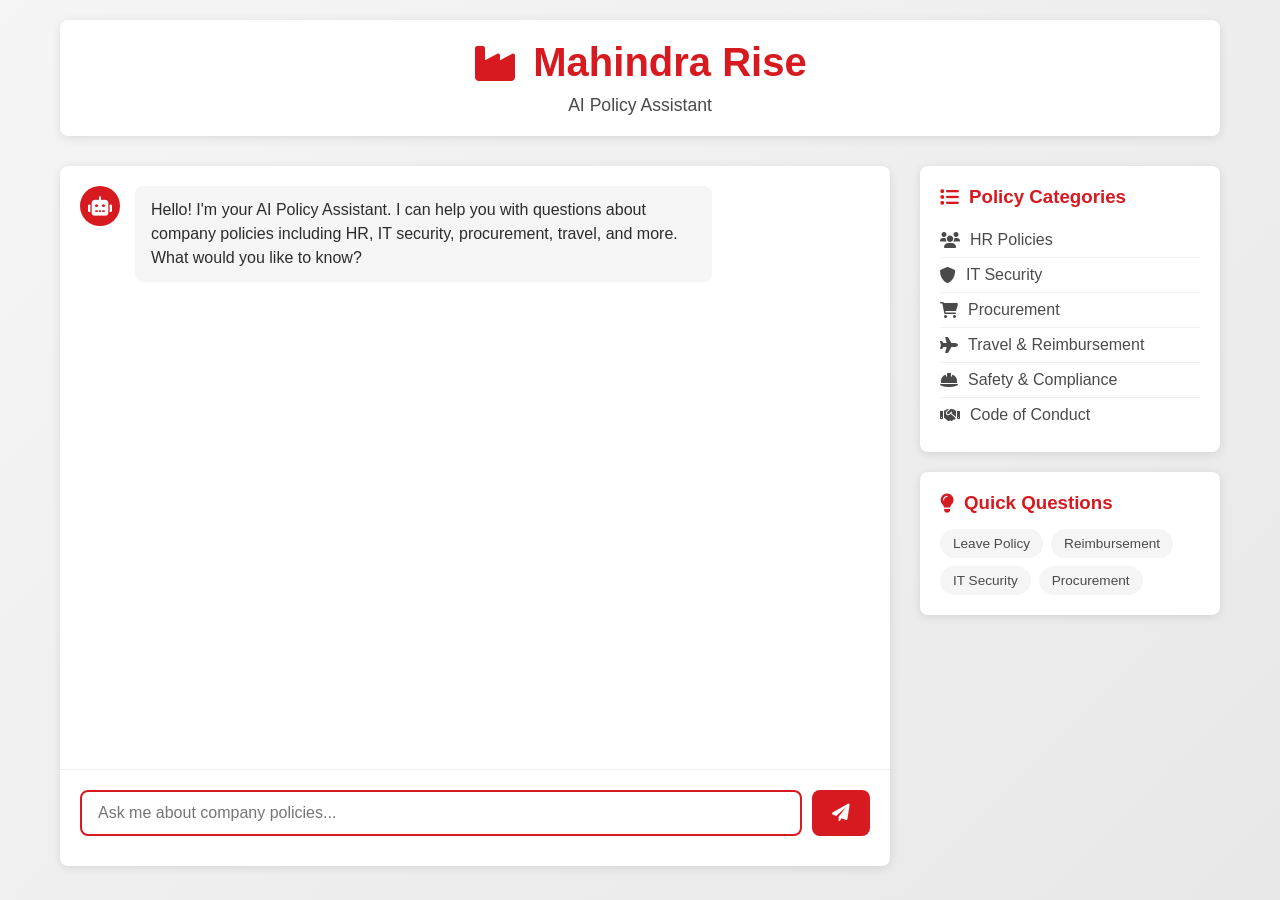
==== static/index.html @ 8bbe8a9e "Remove Vercel frontend and integrate static frontend with FastAPI backend - Remove frontend-vercel d" ====
<!DOCTYPE html>
<html lang="en">
<head>
    <meta charset="UTF-8">
    <meta name="viewport" content="width=device-width, initial-scale=1.0">
    <title>Mahindra Rise - AI Policy Assistant</title>
    <link rel="stylesheet" href="/static/styles.css">
    <link href="https://cdnjs.cloudflare.com/ajax/libs/font-awesome/6.0.0/css/all.min.css" rel="stylesheet">
</head>
<body>
    <div class="container">
        <header>
            <div class="logo">
                <i class="fas fa-industry"></i>
                <h1>Mahindra Rise</h1>
            </div>
            <p class="subtitle">AI Policy Assistant</p>
        </header>

        <main>
            <div class="chat-container">
                <div id="chat-messages" class="chat-messages">
                    <div class="message bot-message">
                        <div class="message-avatar">
                            <i class="fas fa-robot"></i>
                        </div>
                        <div class="message-content">
                            <p>Hello! I'm your AI Policy Assistant. I can help you with questions about company policies including HR, IT security, procurement, travel, and more. What would you like to know?</p>
                        </div>
                    </div>
                </div>

                <div class="chat-input-container">
                    <div class="input-group">
                        <input type="text" id="user-input" placeholder="Ask me about company policies..." autocomplete="off">
                        <button id="send-button" class="send-button">
                            <i class="fas fa-paper-plane"></i>
                        </button>
                    </div>
                    <div class="loading" id="loading" style="display: none;">
                        <div class="spinner"></div>
                        <span>Thinking...</span>
                    </div>
                </div>
            </div>

            <div class="sidebar">
                <div class="policy-categories">
                    <h3><i class="fas fa-list"></i> Policy Categories</h3>
                    <ul>
                        <li><i class="fas fa-users"></i> HR Policies</li>
                        <li><i class="fas fa-shield-alt"></i> IT Security</li>
                        <li><i class="fas fa-shopping-cart"></i> Procurement</li>
                        <li><i class="fas fa-plane"></i> Travel & Reimbursement</li>
                        <li><i class="fas fa-hard-hat"></i> Safety & Compliance</li>
                        <li><i class="fas fa-handshake"></i> Code of Conduct</li>
                    </ul>
                </div>

                <div class="quick-questions">
                    <h3><i class="fas fa-lightbulb"></i> Quick Questions</h3>
                    <div class="question-tags">
                        <span class="tag" onclick="askQuestion('What is the leave policy?')">Leave Policy</span>
                        <span class="tag" onclick="askQuestion('How do I request reimbursement?')">Reimbursement</span>
                        <span class="tag" onclick="askQuestion('What are the IT security guidelines?')">IT Security</span>
                        <span class="tag" onclick="askQuestion('How does procurement work?')">Procurement</span>
                    </div>
                </div>
            </div>
        </main>
    </div>

    <script src="/static/script.js"></script>
</body>
</html>
---- static/styles.css ----
/* Mahindra Brand Colors */
:root {
    --mahindra-red: #D71920;
    --mahindra-dark-red: #A5151C;
    --mahindra-gray: #4A4A4A;
    --mahindra-light-gray: #F5F5F5;
    --mahindra-dark-gray: #2C2C2C;
    --mahindra-gold: #C5A028;
    --white: #FFFFFF;
    --black: #000000;
    --shadow: rgba(0, 0, 0, 0.1);
    --border-radius: 8px;
}

* {
    margin: 0;
    padding: 0;
    box-sizing: border-box;
}

body {
    font-family: 'Segoe UI', Tahoma, Geneva, Verdana, sans-serif;
    background: linear-gradient(135deg, var(--mahindra-light-gray) 0%, #e8e8e8 100%);
    min-height: 100vh;
    color: var(--mahindra-dark-gray);
}

.container {
    max-width: 1200px;
    margin: 0 auto;
    padding: 20px;
}

/* Header */
header {
    text-align: center;
    margin-bottom: 30px;
    padding: 20px;
    background: var(--white);
    border-radius: var(--border-radius);
    box-shadow: 0 2px 10px var(--shadow);
}

.logo {
    display: flex;
    align-items: center;
    justify-content: center;
    gap: 15px;
    margin-bottom: 10px;
}

.logo i {
    font-size: 2.5rem;
    color: var(--mahindra-red);
}

.logo h1 {
    color: var(--mahindra-red);
    font-size: 2.5rem;
    font-weight: 700;
}

.subtitle {
    color: var(--mahindra-gray);
    font-size: 1.1rem;
    font-weight: 300;
}

/* Main Layout */
main {
    display: grid;
    grid-template-columns: 1fr 300px;
    gap: 30px;
    margin-top: 20px;
}

@media (max-width: 768px) {
    main {
        grid-template-columns: 1fr;
        gap: 20px;
    }
}

/* Chat Container */
.chat-container {
    background: var(--white);
    border-radius: var(--border-radius);
    box-shadow: 0 2px 10px var(--shadow);
    display: flex;
    flex-direction: column;
    height: calc(100vh - 200px);
    min-height: 500px;
}

.chat-messages {
    flex: 1;
    padding: 20px;
    overflow-y: auto;
    display: flex;
    flex-direction: column;
    gap: 15px;
}

.message {
    display: flex;
    gap: 15px;
    max-width: 80%;
}

.message-avatar {
    width: 40px;
    height: 40px;
    border-radius: 50%;
    display: flex;
    align-items: center;
    justify-content: center;
    font-size: 1.2rem;
    flex-shrink: 0;
}

.bot-message .message-avatar {
    background: var(--mahindra-red);
    color: var(--white);
}

.user-message {
    align-self: flex-end;
    flex-direction: row-reverse;
}

.user-message .message-avatar {
    background: var(--mahindra-gray);
    color: var(--white);
}

.message-content {
    background: var(--mahindra-light-gray);
    padding: 12px 16px;
    border-radius: var(--border-radius);
    line-height: 1.5;
}

.user-message .message-content {
    background: var(--mahindra-red);
    color: var(--white);
}

/* Chat Input */
.chat-input-container {
    border-top: 1px solid #eee;
    padding: 20px;
}

.input-group {
    display: flex;
    gap: 10px;
    margin-bottom: 10px;
}

#user-input {
    flex: 1;
    padding: 12px 16px;
    border: 2px solid #e1e1e1;
    border-radius: var(--border-radius);
    font-size: 1rem;
    outline: none;
    transition: border-color 0.3s;
}

#user-input:focus {
    border-color: var(--mahindra-red);
}

.send-button {
    padding: 12px 20px;
    background: var(--mahindra-red);
    color: var(--white);
    border: none;
    border-radius: var(--border-radius);
    cursor: pointer;
    transition: background 0.3s;
    display: flex;
    align-items: center;
    justify-content: center;
}

.send-button:hover {
    background: var(--mahindra-dark-red);
}

.send-button i {
    font-size: 1.1rem;
}

/* Loading */
.loading {
    display: flex;
    align-items: center;
    gap: 10px;
    color: var(--mahindra-gray);
    font-size: 0.9rem;
}

.spinner {
    width: 20px;
    height: 20px;
    border: 2px solid #f3f3f3;
    border-top: 2px solid var(--mahindra-red);
    border-radius: 50%;
    animation: spin 1s linear infinite;
}

@keyframes spin {
    0% { transform: rotate(0deg); }
    100% { transform: rotate(360deg); }
}

/* Sidebar */
.sidebar {
    display: flex;
    flex-direction: column;
    gap: 20px;
}

.policy-categories, .quick-questions {
    background: var(--white);
    border-radius: var(--border-radius);
    padding: 20px;
    box-shadow: 0 2px 10px var(--shadow);
}

.policy-categories h3, .quick-questions h3 {
    color: var(--mahindra-red);
    margin-bottom: 15px;
    display: flex;
    align-items: center;
    gap: 10px;
}

.policy-categories ul {
    list-style: none;
}

.policy-categories li {
    padding: 8px 0;
    border-bottom: 1px solid #f0f0f0;
    display: flex;
    align-items: center;
    gap: 10px;
    color: var(--mahindra-gray);
}

.policy-categories li:last-child {
    border-bottom: none;
}

.question-tags {
    display: flex;
    flex-wrap: wrap;
    gap: 8px;
}

.tag {
    background: var(--mahindra-light-gray);
    color: var(--mahindra-gray);
    padding: 6px 12px;
    border-radius: 20px;
    font-size: 0.85rem;
    cursor: pointer;
    transition: all 0.3s;
    border: 1px solid transparent;
}

.tag:hover {
    background: var(--mahindra-red);
    color: var(--white);
    border-color: var(--mahindra-red);
}

/* Responsive */
@media (max-width: 768px) {
    .container {
        padding: 10px;
    }

    header {
        padding: 15px;
    }

    .logo h1 {
        font-size: 2rem;
    }

    .chat-container {
        height: calc(100vh - 250px);
    }

    .chat-messages {
        padding: 15px;
    }

    .sidebar {
        order: -1;
    }
}
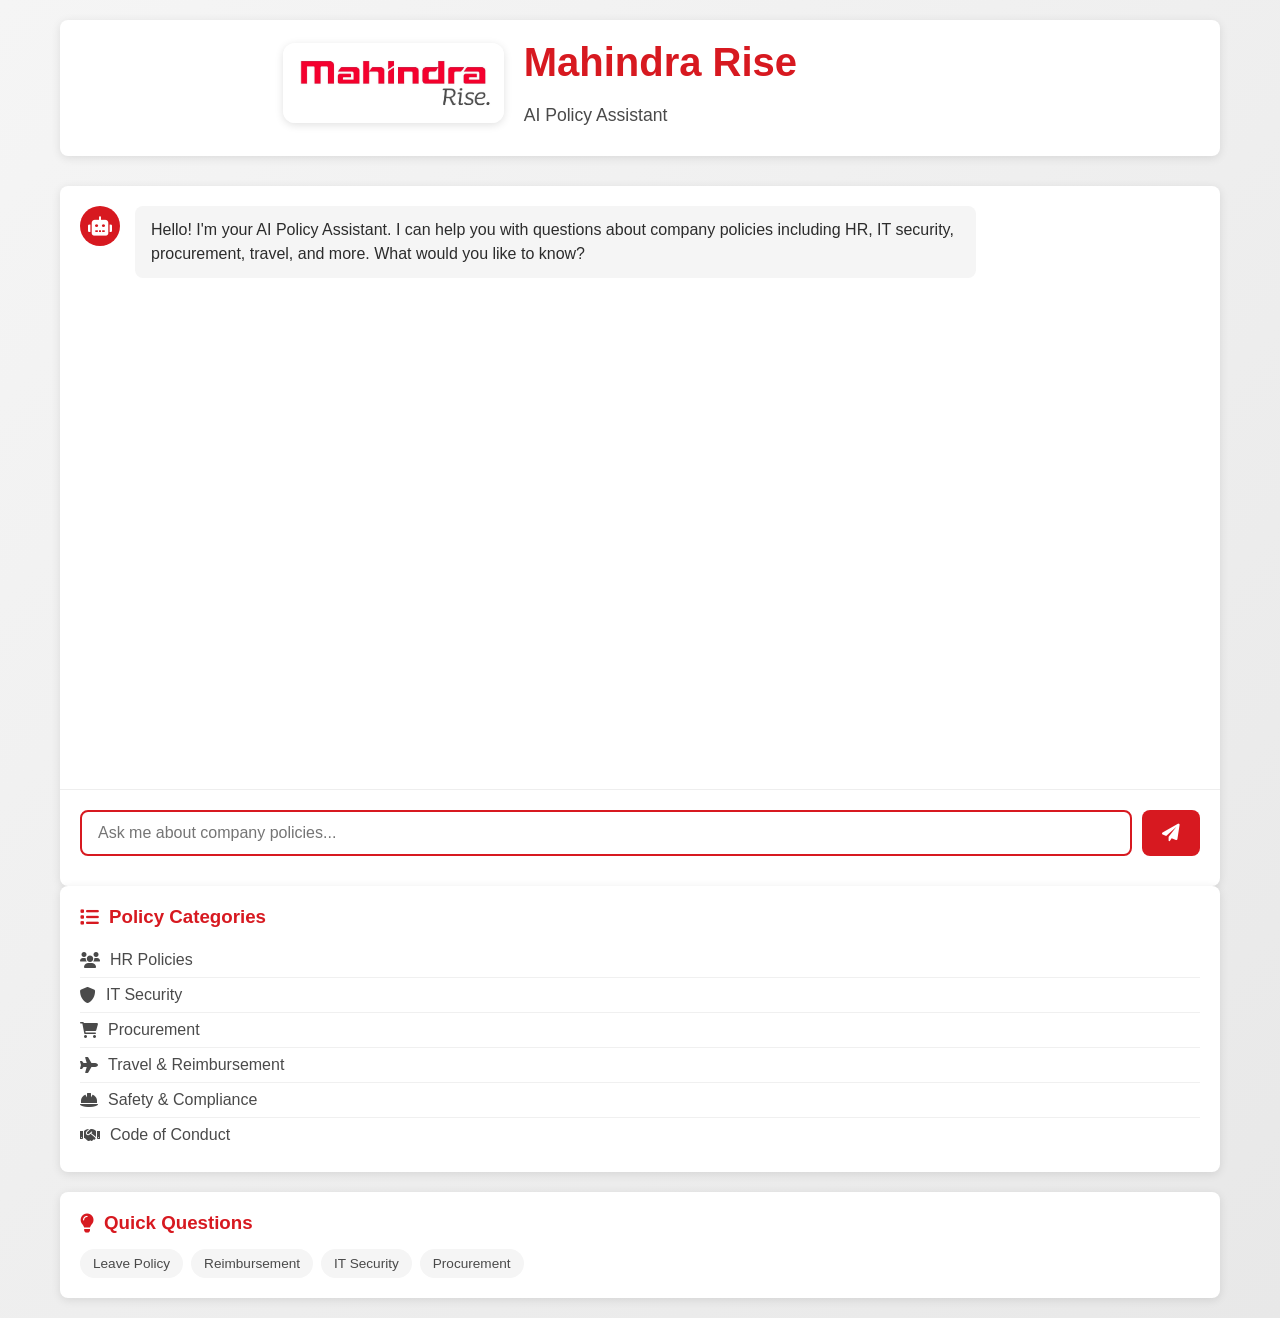
==== commit 8f464b36: "Add Mahindra logo to the frontend header" ====
--- a/static/index.html
+++ b/static/index.html
@@ -11,10 +11,12 @@
     <div class="container">
         <header>
             <div class="logo">
-                <i class="fas fa-industry"></i>
-                <h1>Mahindra Rise</h1>
+                <img src="/static/MAHINDRALOGO.jpeg" alt="Mahindra logo" class="logo-image">
+                <div class="logo-text">
+                    <h1>Mahindra Rise</h1>
+                    <p class="logo-tagline">AI Policy Assistant</p>
+                </div>
             </div>
-            <p class="subtitle">AI Policy Assistant</p>
         </header>
 
         <main>
--- a/static/styles.css
+++ b/static/styles.css
@@ -45,29 +45,40 @@
     display: flex;
     align-items: center;
     justify-content: center;
-    gap: 15px;
+    gap: 20px;
     margin-bottom: 10px;
 }
 
-.logo i {
-    font-size: 2.5rem;
-    color: var(--mahindra-red);
+.logo-image {
+    height: 80px;
+    width: auto;
+    border-radius: 12px;
+    box-shadow: 0 2px 8px rgba(0, 0, 0, 0.12);
+}
+
+.logo-text {
+    display: flex;
+    flex-direction: column;
+    align-items: flex-start;
 }
 
 .logo h1 {
     color: var(--mahindra-red);
     font-size: 2.5rem;
     font-weight: 700;
-}
-
+    margin: 0;
+}
+
+.logo-tagline,
 .subtitle {
     color: var(--mahindra-gray);
     font-size: 1.1rem;
     font-weight: 300;
-}
-
-/* Main Layout */
-main {
+    margin-top: 8px;
+}
+
+.logo-tagline {
+    margin: 0;
     display: grid;
     grid-template-columns: 1fr 300px;
     gap: 30px;
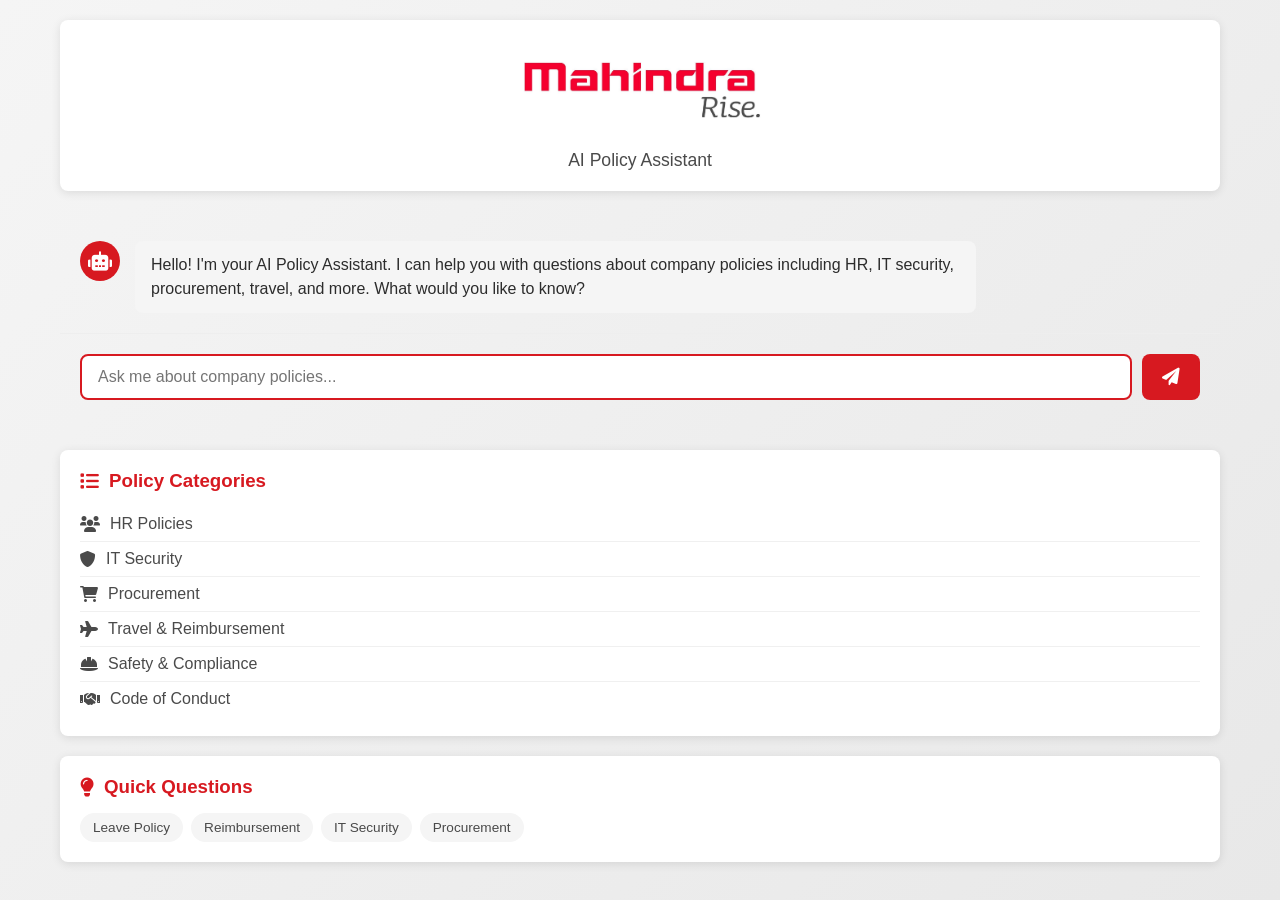
==== commit 75d5bd3c: "Update header to use logo only and force sidebar to stay right of chat on desktop" ====
--- a/static/index.html
+++ b/static/index.html
@@ -12,11 +12,8 @@
         <header>
             <div class="logo">
                 <img src="/static/MAHINDRALOGO.jpeg" alt="Mahindra logo" class="logo-image">
-                <div class="logo-text">
-                    <h1>Mahindra Rise</h1>
-                    <p class="logo-tagline">AI Policy Assistant</p>
-                </div>
             </div>
+            <p class="subtitle">AI Policy Assistant</p>
         </header>
 
         <main>
--- a/static/styles.css
+++ b/static/styles.css
@@ -45,48 +45,31 @@
     display: flex;
     align-items: center;
     justify-content: center;
-    gap: 20px;
     margin-bottom: 10px;
 }
 
 .logo-image {
-    height: 80px;
+    max-height: 100px;
     width: auto;
-    border-radius: 12px;
-    box-shadow: 0 2px 8px rgba(0, 0, 0, 0.12);
-}
-
-.logo-text {
-    display: flex;
-    flex-direction: column;
-    align-items: flex-start;
-}
-
-.logo h1 {
-    color: var(--mahindra-red);
-    font-size: 2.5rem;
-    font-weight: 700;
-    margin: 0;
-}
-
-.logo-tagline,
+    border-radius: 0;
+    box-shadow: none;
+    background: transparent;
+}
+
 .subtitle {
     color: var(--mahindra-gray);
     font-size: 1.1rem;
     font-weight: 300;
-    margin-top: 8px;
-}
-
-.logo-tagline {
-    margin: 0;
+    margin: 0 auto;
+    text-align: center;
+}
+
+main {
     display: grid;
-    grid-template-columns: 1fr 300px;
+    grid-template-columns: minmax(0, 1.35fr) minmax(280px, 320px);
     gap: 30px;
     margin-top: 20px;
-}
-
-@media (max-width: 768px) {
-    main {
+    align-items: start;
         grid-template-columns: 1fr;
         gap: 20px;
     }
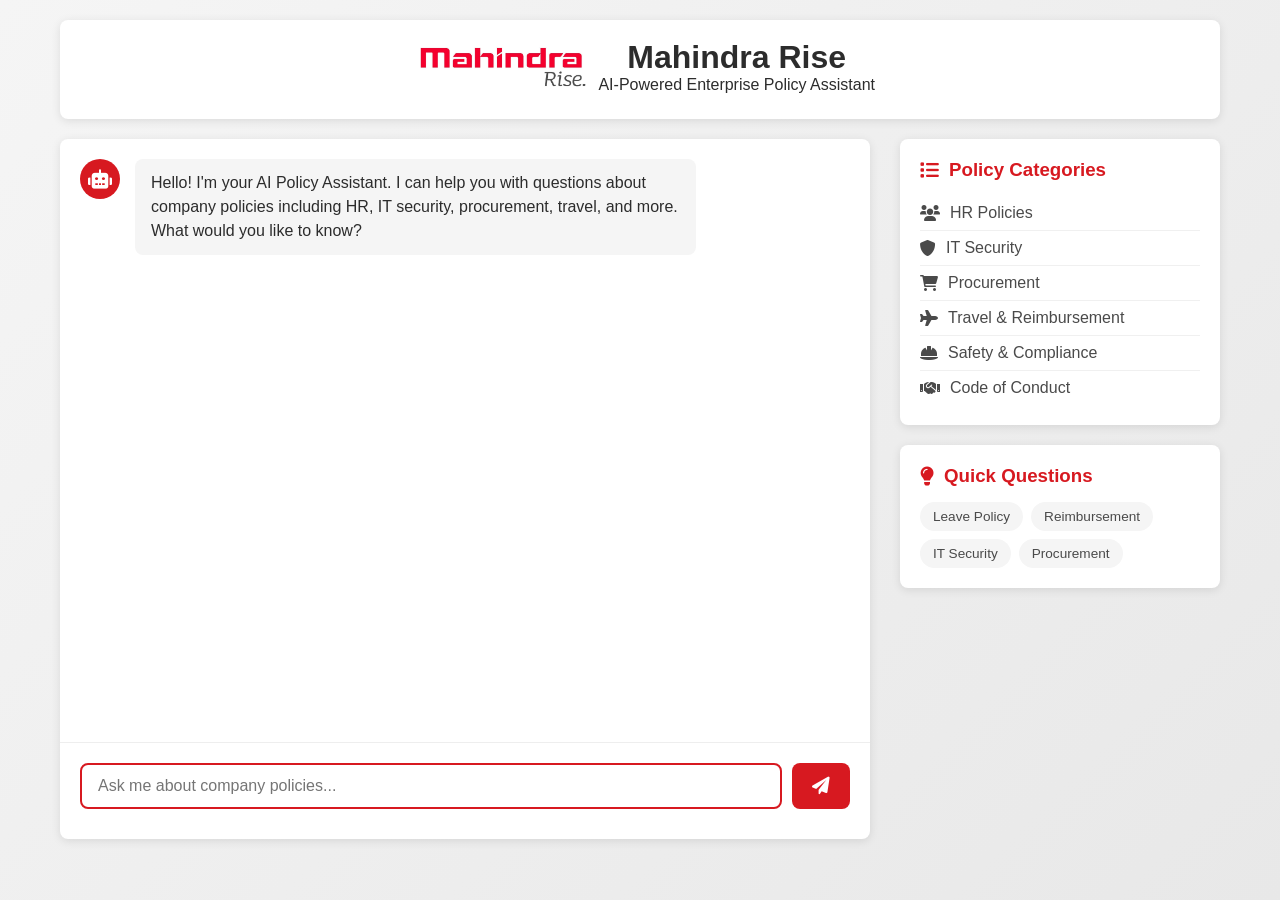
==== commit 26ce9f93: "Reduce header size and add logo to static assets" ====
--- a/static/index.html
+++ b/static/index.html
@@ -12,8 +12,11 @@
         <header>
             <div class="logo">
                 <img src="/static/MAHINDRALOGO.jpeg" alt="Mahindra logo" class="logo-image">
+                <div class="logo-text">
+                    <h1>Mahindra Rise</h1>
+                    <p class="logo-tagline">AI-Powered Enterprise Policy Assistant</p>
+                </div>
             </div>
-            <p class="subtitle">AI Policy Assistant</p>
         </header>
 
         <main>
--- a/static/styles.css
+++ b/static/styles.css
@@ -34,8 +34,8 @@
 /* Header */
 header {
     text-align: center;
-    margin-bottom: 30px;
-    padding: 20px;
+    margin-bottom: 15px;
+    padding: 12px;
     background: var(--white);
     border-radius: var(--border-radius);
     box-shadow: 0 2px 10px var(--shadow);
@@ -45,11 +45,11 @@
     display: flex;
     align-items: center;
     justify-content: center;
-    margin-bottom: 10px;
+    margin-bottom: 5px;
 }
 
 .logo-image {
-    max-height: 100px;
+    max-height: 70px;
     width: auto;
     border-radius: 0;
     box-shadow: none;
@@ -58,7 +58,7 @@
 
 .subtitle {
     color: var(--mahindra-gray);
-    font-size: 1.1rem;
+    font-size: 0.95rem;
     font-weight: 300;
     margin: 0 auto;
     text-align: center;
@@ -66,10 +66,14 @@
 
 main {
     display: grid;
-    grid-template-columns: minmax(0, 1.35fr) minmax(280px, 320px);
+    grid-template-columns: minmax(0, 1.35fr) minmax(300px, 320px);
     gap: 30px;
     margin-top: 20px;
     align-items: start;
+}
+
+@media (max-width: 768px) {
+    main {
         grid-template-columns: 1fr;
         gap: 20px;
     }
@@ -296,4 +300,4 @@
     .sidebar {
         order: -1;
     }
-}+}
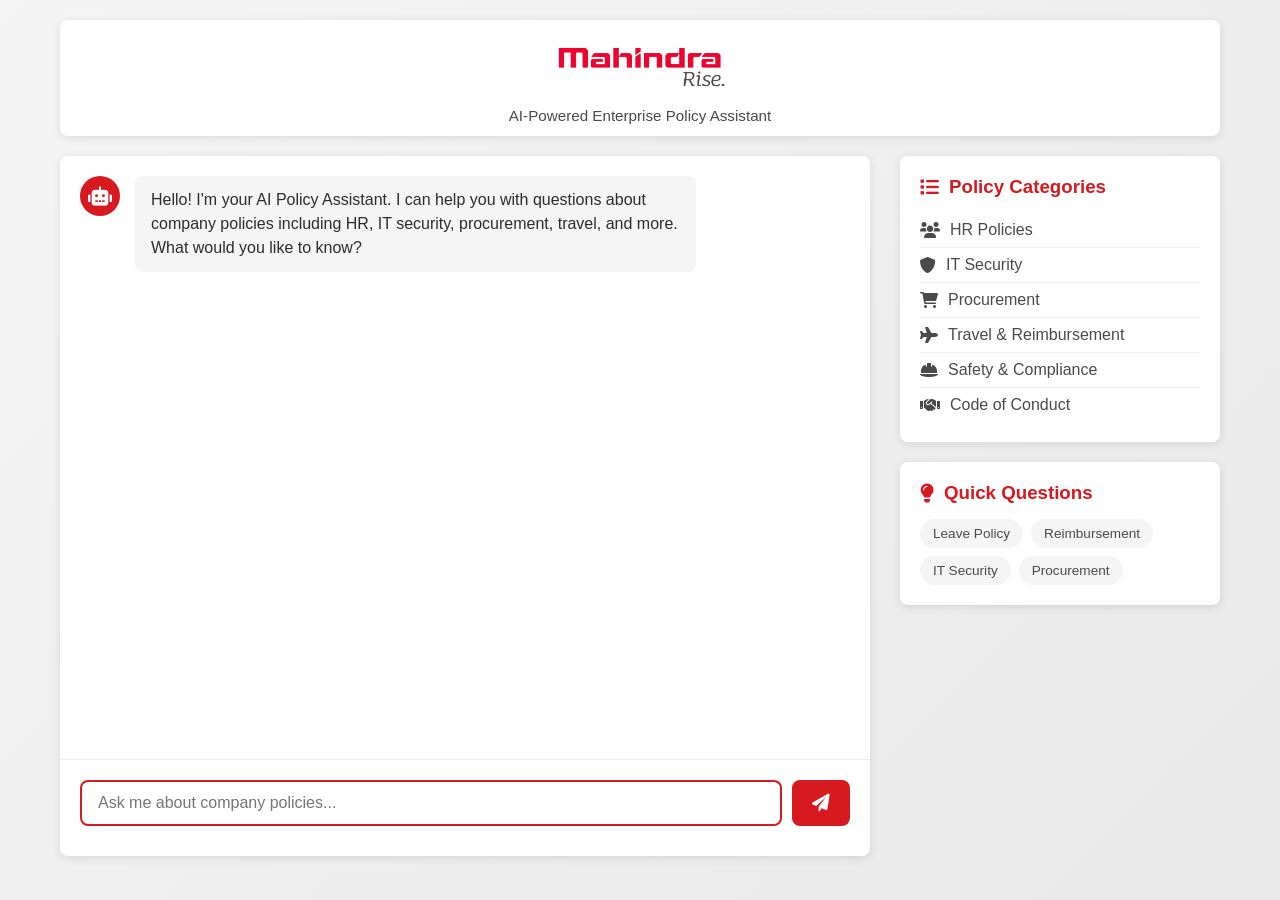
==== commit 77721829: "Remove Mahindra Rise text from header, show only logo" ====
--- a/static/index.html
+++ b/static/index.html
@@ -12,11 +12,8 @@
         <header>
             <div class="logo">
                 <img src="/static/MAHINDRALOGO.jpeg" alt="Mahindra logo" class="logo-image">
-                <div class="logo-text">
-                    <h1>Mahindra Rise</h1>
-                    <p class="logo-tagline">AI-Powered Enterprise Policy Assistant</p>
-                </div>
             </div>
+            <p class="subtitle">AI-Powered Enterprise Policy Assistant</p>
         </header>
 
         <main>
--- a/static/styles.css
+++ b/static/styles.css
@@ -56,6 +56,12 @@
     background: transparent;
 }
 
+.logo-text,
+.logo h1,
+.logo-tagline {
+    display: none;
+}
+
 .subtitle {
     color: var(--mahindra-gray);
     font-size: 0.95rem;
